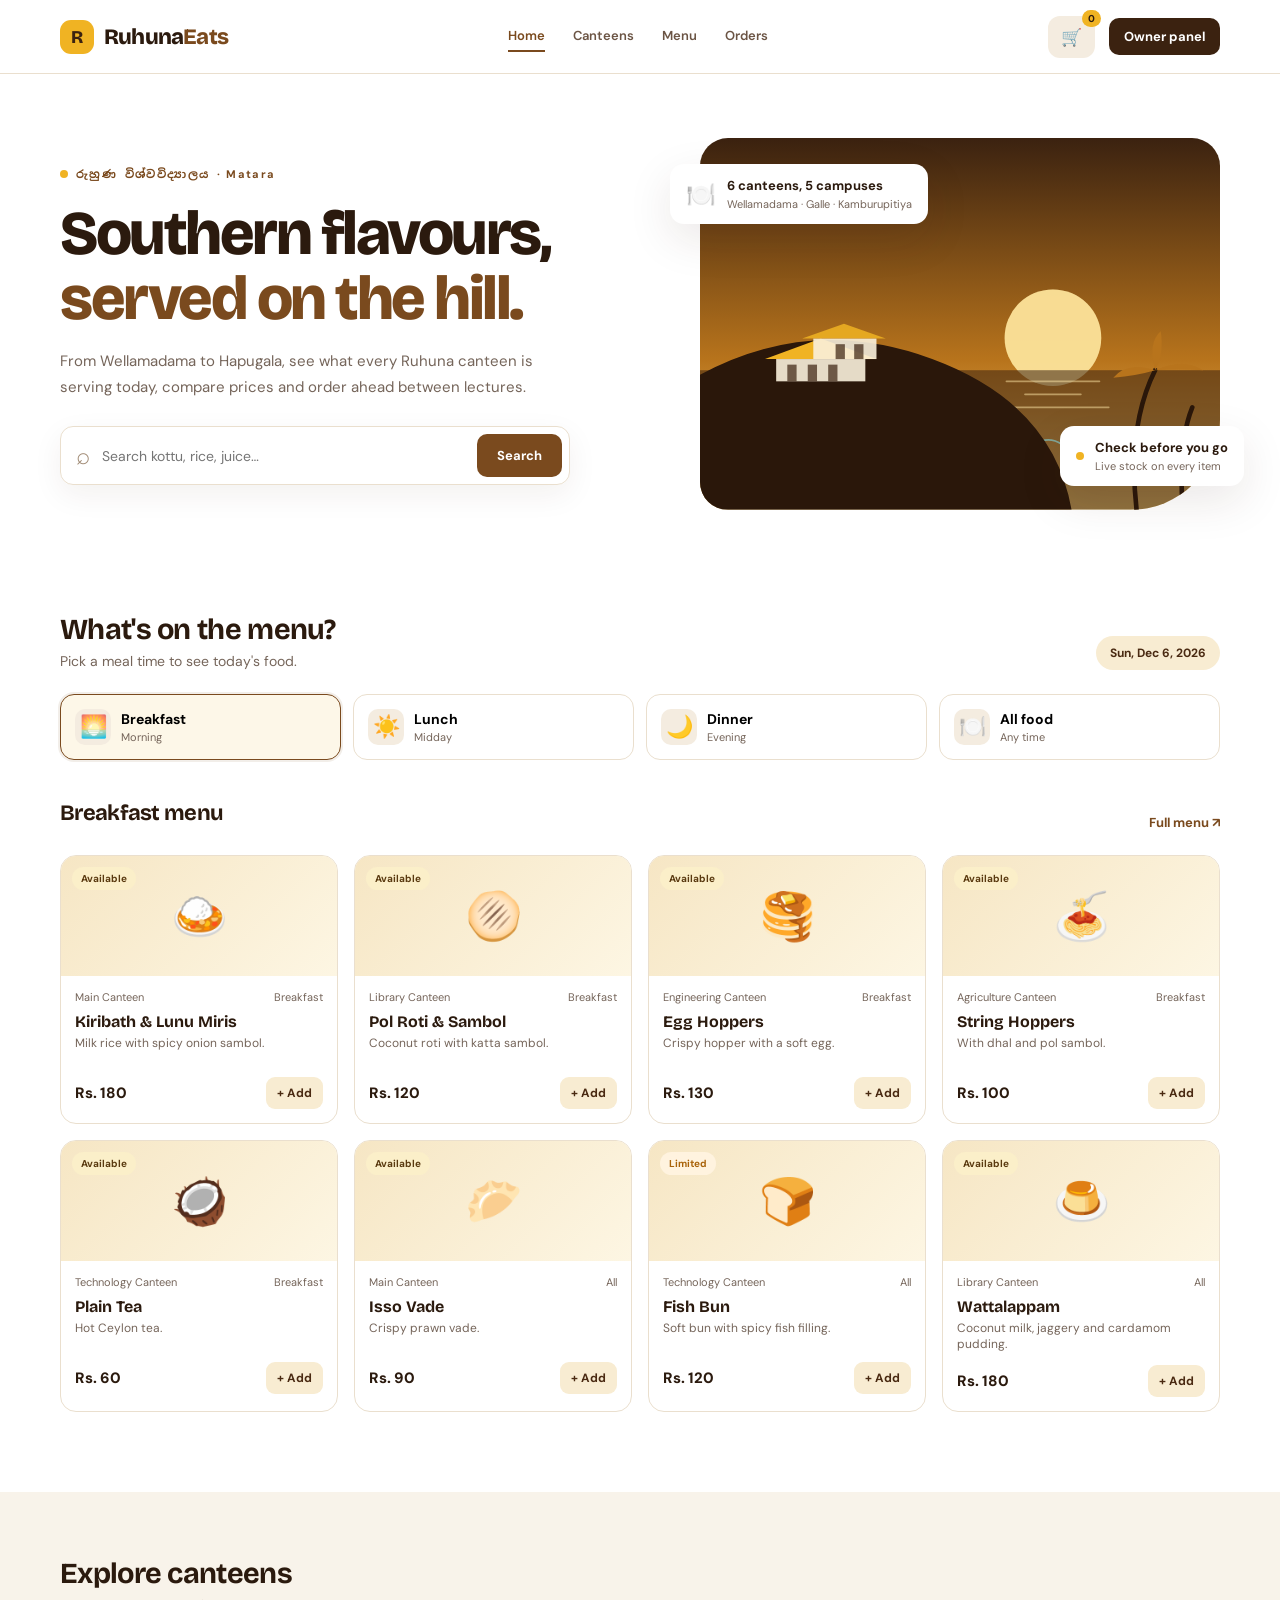
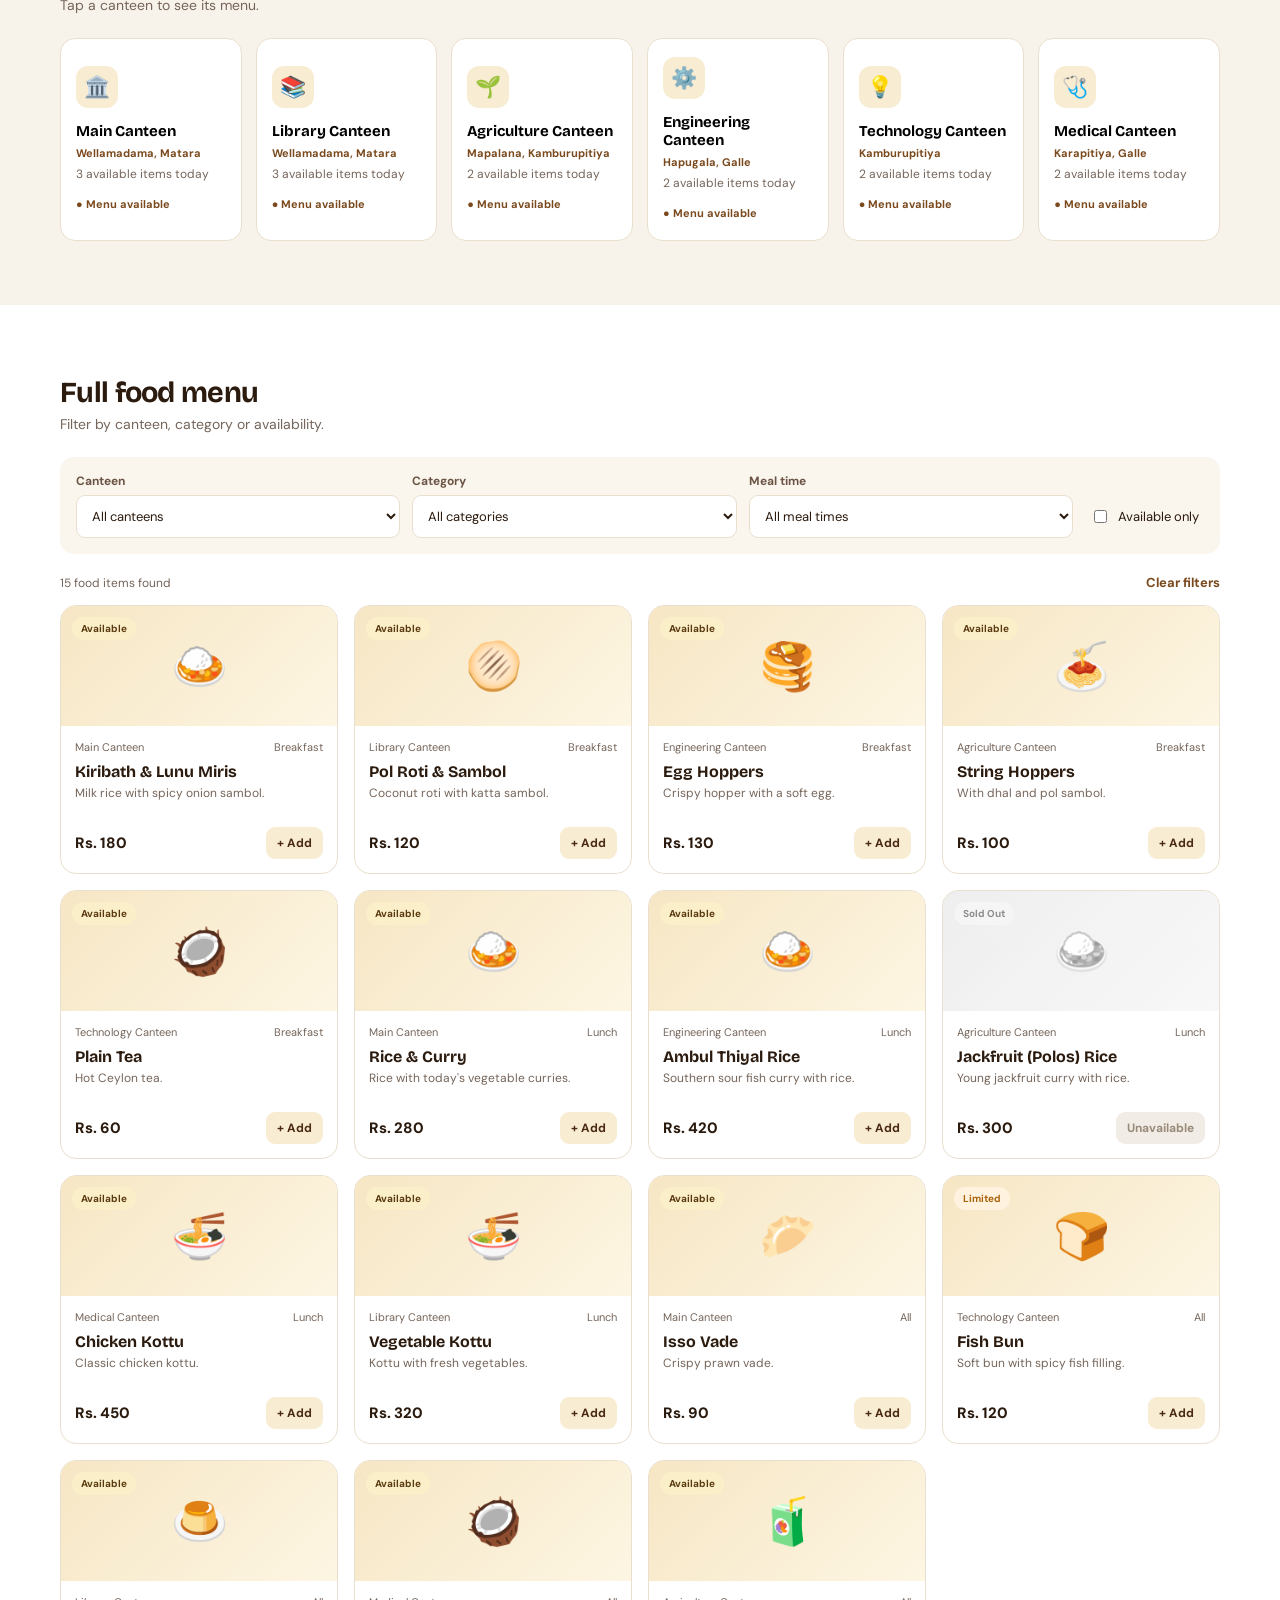
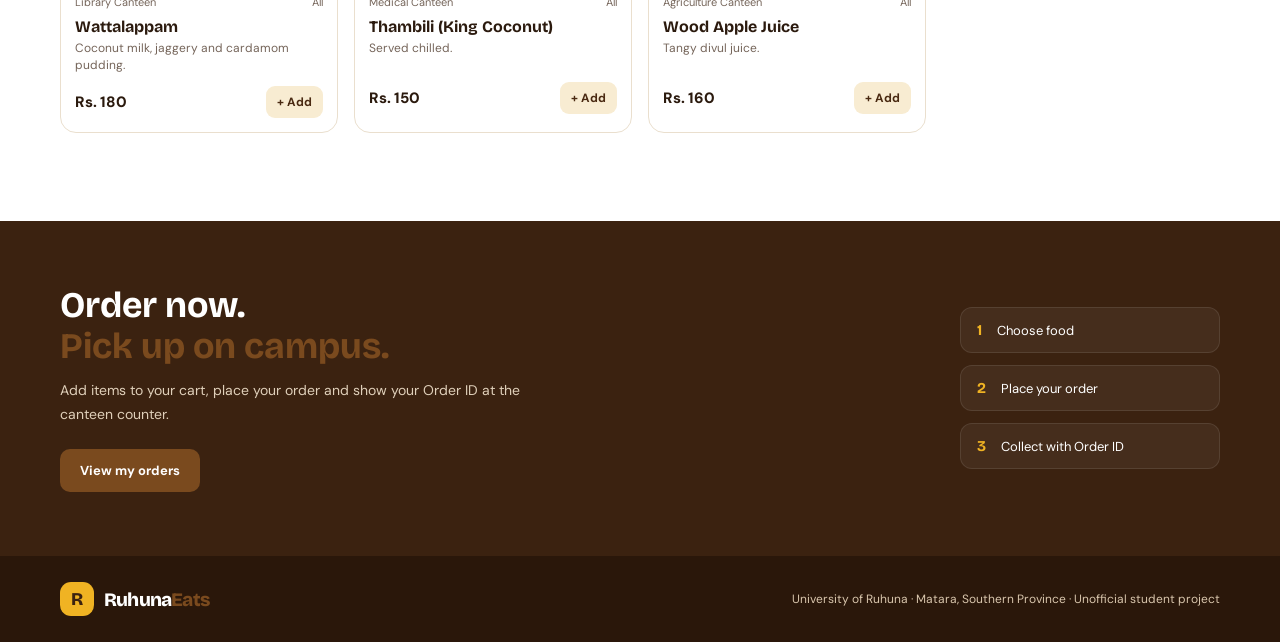
==== html/home.html @ 38eac932 "added js file" ====
<!DOCTYPE html>
<html lang="en">
<head>
<meta charset="UTF-8">
<meta name="viewport" content="width=device-width, initial-scale=1.0">
<title>Ruhuna Eats | University of Ruhuna Canteens</title>
<link rel="preconnect" href="https://fonts.googleapis.com">
<link rel="preconnect" href="https://fonts.gstatic.com" crossorigin>
<link href="https://fonts.googleapis.com/css2?family=DM+Sans:wght@400;500;600;700&family=Bricolage+Grotesque:wght@600;700;800&family=Noto+Sans+Sinhala:wght@500;700&display=swap" rel="stylesheet">
<link rel="stylesheet" href="../css/home.css">
</head>
<body>
<header class="site-header">
  <a class="brand" href="#home"><span class="brand-mark" data-brand-mark></span><span data-brand-name></span></a>
  <nav class="main-nav">
    <a class="nav-link active" href="#home">Home</a>
    <a class="nav-link" href="#canteens">Canteens</a>
    <a class="nav-link" href="#menu">Menu</a>
    <a class="nav-link" href="#orders">Orders</a>
  </nav>
  <div class="header-actions">
    <button class="icon-button" id="cart-open" aria-label="Open cart">🛒<span id="cart-count" class="cart-count">0</span></button>
    <button class="button button-dark small" id="owner-open">Owner panel</button>
  </div>
</header>

<main>
  <section class="hero section-wrap" id="home">
    <div class="hero-copy">
      <span class="eyebrow"><span class="pulse"></span> <span class="si">රුහුණ විශ්වවිද්‍යාලය</span> · Matara</span>
      <h1>Southern flavours,<br><span>served on the hill.</span></h1>
      <p>From Wellamadama to Hapugala, see what every Ruhuna canteen is serving today, compare prices and order ahead between lectures.</p>
      <form class="hero-search" id="hero-search">
        <span>⌕</span><input id="search-input" type="search" placeholder="Search kottu, rice, juice…" aria-label="Search foods">
        <button class="button button-green" type="submit">Search</button>
      </form>
    </div>
    <div class="hero-visual" aria-hidden="true">
      <svg class="horizon" viewBox="0 0 560 400" role="img" aria-label="Sun setting over the ocean behind a hilltop campus">
  <defs><linearGradient id="sky" x1="0" y1="0" x2="0" y2="1"><stop offset="0" stop-color="#3b2210"/><stop offset=".6" stop-color="#b8741c"/><stop offset="1" stop-color="#f6d27a"/></linearGradient></defs>
  <rect width="560" height="400" fill="url(#sky)"/>
  <circle cx="380" cy="215" r="52" fill="#fff1c2" opacity=".95"/><circle cx="380" cy="215" r="52" fill="#f0b323" opacity=".25"/>
  <rect y="250" width="560" height="150" fill="#3b2210" opacity=".55"/>
  <g stroke="#ffe7a8" stroke-width="2" opacity=".5" stroke-linecap="round"><path d="M330 262h100M350 276h60M320 290h120"/></g>
  <g stroke="#7fd6e0" stroke-width="2" fill="none" opacity=".6" stroke-linecap="round"><path d="M30 300q15-10 30 0t30 0t30 0M300 330q15-10 30 0t30 0t30 0M420 365q15-10 30 0t30 0"/></g>
  <path d="M0 400V255Q120 190 250 238T400 400Z" fill="#2a170a"/>
  <g fill="#f0b323"><path d="M70 238l60-22 60 22z"/><path d="M110 216l45-16 45 16z" opacity=".85"/></g>
  <g fill="#faf1dc" opacity=".9"><rect x="82" y="238" width="96" height="24"/><rect x="122" y="216" width="68" height="22"/></g>
  <g fill="#3b2210" opacity=".7"><rect x="94" y="244" width="10" height="18"/><rect x="116" y="244" width="10" height="18"/><rect x="138" y="244" width="10" height="18"/><rect x="146" y="222" width="10" height="16"/><rect x="166" y="222" width="10" height="16"/></g>
  <g stroke="#2a170a" stroke-width="5" stroke-linecap="round" fill="none"><path d="M470 400q-10-90 20-150"/><path d="M520 400q-6-70 10-110"/></g>
  <g fill="#b8741c"><path d="M490 250q-30-10-45 8q25-2 45-8zM490 250q30-14 52 0q-28-2-52 0zM490 250q-8-30 6-42q4 24-6 42z"/></g>
</svg>
      <div class="floating-card floating-top"><span class="floating-icon">🍽️</span><div><strong id="hero-count">0 canteens</strong><small>Wellamadama · Galle · Kamburupitiya</small></div></div>
      <div class="floating-card floating-bottom"><span class="status-dot"></span><div><strong>Check before you go</strong><small>Live stock on every item</small></div></div>
    </div>
  </section>

  <section class="section-wrap meal-section">
    <div class="section-heading">
      <div><h2>What's on the menu?</h2><p>Pick a meal time to see today's food.</p></div>
      <span class="date-chip" id="today-date"></span>
    </div>
    <div class="meal-tabs">
      <button class="meal-tab" data-meal="Breakfast"><span>🌅</span><b>Breakfast</b><small>Morning</small></button>
      <button class="meal-tab" data-meal="Lunch"><span>☀️</span><b>Lunch</b><small>Midday</small></button>
      <button class="meal-tab" data-meal="Dinner"><span>🌙</span><b>Dinner</b><small>Evening</small></button>
      <button class="meal-tab" data-meal="All"><span>🍽️</span><b>All food</b><small>Any time</small></button>
    </div>
    <div class="section-heading compact"><div><h2 id="featured-title">Popular today</h2></div><a class="text-link" href="#menu">Full menu ↗</a></div>
    <div class="food-grid" id="home-food-grid"></div>
  </section>

  <section class="canteen-band" id="canteens">
    <div class="section-wrap">
      <div class="section-heading"><div><h2>Explore canteens</h2><p>Tap a canteen to see its menu.</p></div></div>
      <div class="canteen-grid" id="canteen-grid"></div>
    </div>
  </section>

  <section class="section-wrap menu-section" id="menu">
    <div class="section-heading"><div><h2>Full food menu</h2><p>Filter by canteen, category or availability.</p></div></div>
    <div class="filters">
      <label class="filter-field"><span>Canteen</span><select id="canteen-filter"></select></label>
      <label class="filter-field"><span>Category</span><select id="category-filter"></select></label>
      <label class="filter-field"><span>Meal time</span><select id="meal-filter"><option value="All">All meal times</option><option>Breakfast</option><option>Lunch</option><option>Dinner</option></select></label>
      <label class="check-filter"><input type="checkbox" id="available-filter"> Available only</label>
    </div>
    <div class="results-line"><span id="results-count"></span><button class="text-link" id="clear-filters">Clear filters</button></div>
    <div class="food-grid" id="all-food-grid"></div>
  </section>

  <section class="order-section" id="orders">
    <div class="section-wrap order-inner">
      <div><h2>Order now.<br><span>Pick up on campus.</span></h2><p>Add items to your cart, place your order and show your Order ID at the canteen counter.</p><button class="button button-green" id="view-orders">View my orders</button></div>
      <div class="order-steps"><div><b>1</b><span>Choose food</span></div><div><b>2</b><span>Place your order</span></div><div><b>3</b><span>Collect with Order ID</span></div></div>
    </div>
  </section>
</main>

<footer class="footer"><div class="section-wrap footer-inner"><a class="brand" href="#home"><span class="brand-mark" data-brand-mark></span><span data-brand-name></span></a><p id="footer-tagline"></p></div></footer>

<div class="overlay" id="cart-overlay"></div>
<aside class="drawer" id="cart-drawer" aria-label="Cart">
  <div class="drawer-head"><h2>Your cart</h2><button class="close-button" id="cart-close" aria-label="Close">×</button></div>
  <div id="cart-items" class="cart-items"></div>
  <div class="cart-footer"><div class="total-row"><span>Total</span><strong id="cart-total"></strong></div><button class="button button-green full" id="checkout-button">Continue to checkout</button><small>Demo checkout. No real payment is processed.</small></div>
</aside>

<div class="modal-backdrop" id="checkout-modal"><div class="modal">
  <button class="close-button modal-x" data-close="checkout-modal" aria-label="Close">×</button>
  <h2>Confirm your order</h2><p class="muted">One canteen per order.</p>
  <form id="checkout-form">
    <label class="form-label">Student name<input id="student-name" required placeholder="Your name"></label>
    <label class="form-label">Student ID<input id="student-id" required placeholder="Your university ID"></label>
    <label class="form-label">Pickup canteen<select id="pickup-canteen" disabled></select></label>
    <label class="form-label">Payment<select id="payment-method"><option>Cash on pickup</option><option>Online payment (demo only)</option></select></label>
    <div class="checkout-total"><span>Order total</span><strong id="checkout-total"></strong></div>
    <button class="button button-green full" type="submit">Place order</button>
  </form>
</div></div>

<div class="modal-backdrop" id="orders-modal"><div class="modal wide-modal"><button class="close-button modal-x" data-close="orders-modal" aria-label="Close">×</button><h2>My orders</h2><div id="orders-list"></div></div></div>

<div class="modal-backdrop" id="owner-modal"><div class="modal owner-modal">
  <button class="close-button modal-x" data-close="owner-modal" aria-label="Close">×</button>
  <h2>Owner dashboard</h2>
  <div class="owner-tabs"><button class="owner-tab active" data-owner-tab="manage">Manage food</button><button class="owner-tab" data-owner-tab="orders">Orders</button></div>
  <div id="owner-manage">
    <form id="food-form" class="owner-form">
      <input type="hidden" id="edit-food-id">
      <label class="form-label">Canteen<select id="owner-canteen"></select></label>
      <label class="form-label">Food name<input id="food-name" required placeholder="e.g. Chicken Kottu"></label>
      <div class="form-two"><label class="form-label">Category<select id="food-category"></select></label><label class="form-label">Meal time<select id="food-meal"><option>Breakfast</option><option>Lunch</option><option>Dinner</option><option>All</option></select></label></div>
      <div class="form-two"><label class="form-label">Price<input id="food-price" type="number" min="0" required></label><label class="form-label">Quantity<input id="food-quantity" type="number" min="0" required></label></div>
      <label class="form-label">Description (optional)<input id="food-desc" maxlength="80"></label>
      <button class="button button-green full" type="submit" id="save-food">Add food item</button>
      <button class="button button-light full hidden" type="button" id="cancel-edit">Cancel edit</button>
    </form>
    <div class="owner-food-list"><h3>Current menu</h3><div id="owner-food-items"></div></div>
  </div>
  <div id="owner-orders" class="hidden"><div id="owner-order-list"></div></div>
  <p class="demo-note">Demo: data is saved in this browser (LocalStorage). For multiple users and devices, connect a backend and database.</p>
</div></div>

<div class="toast" id="toast" role="status"></div>
<script src="../js/home.js"></script>
</body>
</html>
---- css/home.css ----
*{box-sizing:border-box}
:root{--gold:#f0b323;--green:#7a4a1e;--green-dark:#4a2a12;--green-pale:#f8ecd2;--ink:#2b1a0e;--muted:#75655a;--line:#eadfce}
html{scroll-behavior:smooth;scroll-padding-top:96px}
body{margin:0;font-family:"DM Sans",sans-serif;color:var(--ink);background:#fff}
button,input,select{font:inherit}button{cursor:pointer}
:focus-visible{outline:2px solid var(--green);outline-offset:2px}
.section-wrap{width:min(1160px,calc(100% - 48px));margin:auto}
.site-header{height:74px;padding:0 max(24px,calc((100vw - 1160px)/2));display:flex;align-items:center;justify-content:space-between;gap:16px;border-bottom:1px solid var(--line);background:#fff;position:sticky;top:0;z-index:20}
.brand{display:flex;align-items:center;gap:10px;text-decoration:none;color:var(--ink);font:800 22px Bricolage Grotesque,sans-serif;letter-spacing:-.8px}
.brand-green{color:var(--green)}
.brand-mark{min-width:34px;height:34px;padding:0 6px;border-radius:11px;background:var(--gold);color:#3b2210;font-weight:800;display:grid;place-items:center;font-size:18px}
.main-nav{display:flex;gap:28px}
.nav-link{text-decoration:none;color:#6b5444;font-size:13px;font-weight:600;padding:6px 0;border-bottom:2px solid transparent}
.nav-link.active,.nav-link:hover{color:var(--green);border-color:var(--green)}
.header-actions{display:flex;align-items:center;gap:14px}
.icon-button{border:0;background:#f4ece0;border-radius:12px;padding:10px 13px;font-size:17px;position:relative}
.cart-count{font-size:10px;font-weight:700;background:var(--gold);color:#2b1a0e;border-radius:20px;padding:2px 6px;position:absolute;top:-6px;right:-6px}
.button{border:0;border-radius:10px;padding:13px 20px;font-size:13px;font-weight:700;transition:.2s}
.button:hover{filter:brightness(.95)}
.button-green{background:var(--green);color:#fff}.button-dark{background:#3b2210;color:#fff}.button-light{background:#f1e8da;color:var(--ink)}
.button.small{padding:10px 15px}.button.full{width:100%}
.hero{display:grid;grid-template-columns:1.05fr .95fr;gap:65px;align-items:center;padding:64px 0 72px}
.eyebrow{font-size:11px;font-weight:700;letter-spacing:1.4px;color:var(--green);display:inline-flex;align-items:center;gap:8px}
.pulse,.status-dot{width:8px;height:8px;background:#f0b323;border-radius:50%;display:inline-block}
.si{font-family:"Noto Sans Sinhala",sans-serif}.hero h1{font:800 clamp(42px,5vw,62px)/1.05 Bricolage Grotesque,sans-serif;letter-spacing:-2.5px;margin:18px 0}
.hero h1 span,.order-inner h2 span{color:var(--green)}
.hero-copy>p{color:var(--muted);font-size:15px;line-height:1.7;max-width:480px}
.hero-search{display:flex;align-items:center;gap:10px;border:1px solid var(--line);border-radius:13px;padding:7px 7px 7px 15px;max-width:510px;margin-top:26px;box-shadow:0 10px 30px #3b221010}
.hero-search>span{font-size:24px;color:#a08a74}
.hero-search input{border:0;outline:0;min-width:0;flex:1;font-size:14px}
.hero-visual{position:relative}
.horizon{display:block;width:100%;height:auto;border-radius:28px 28px 90px 28px}.emoji-board{height:370px;border-radius:28px 28px 90px 28px;background:linear-gradient(135deg,#d9f0e3,#f4fbf6);display:grid;grid-template-columns:repeat(3,1fr);place-items:center;font-size:56px;padding:40px}
.floating-card{position:absolute;background:#fff;box-shadow:0 15px 45px #3b22101a;border-radius:14px;padding:13px 16px;display:flex;gap:11px;align-items:center}
.floating-card strong,.floating-card small{display:block}
.floating-card strong{font-size:13px}.floating-card small{font-size:11px;color:var(--muted);margin-top:3px}
.floating-icon{font-size:24px}
.floating-top{top:26px;left:-30px}.floating-bottom{bottom:24px;right:-24px}
.meal-section{padding:30px 0 80px}
.section-heading{display:flex;justify-content:space-between;align-items:end;gap:20px;margin-bottom:24px}
.section-heading h2,.drawer h2,.modal h2{font:700 29px Bricolage Grotesque,sans-serif;letter-spacing:-.7px;margin:0 0 5px}
.section-heading p{color:var(--muted);font-size:14px;margin:0}
.date-chip{background:var(--green-pale);color:var(--green-dark);border-radius:30px;padding:9px 14px;font-size:12px;font-weight:700;white-space:nowrap}
.meal-tabs{display:grid;grid-template-columns:repeat(4,1fr);gap:12px;margin:24px 0 40px}
.meal-tab{border:1px solid var(--line);border-radius:14px;background:#fff;padding:14px;display:grid;grid-template-columns:36px 1fr;column-gap:10px;align-items:center;text-align:left}
.meal-tab>span{grid-row:1/3;font-size:22px;background:#f4ece0;width:36px;height:36px;border-radius:10px;display:grid;place-items:center}
.meal-tab b{font-size:14px}.meal-tab small{color:var(--muted);font-size:11px}
.meal-tab.active{border-color:var(--green);background:#fdf7e8;box-shadow:0 0 0 2px #7a4a1e18}
.compact h2{font-size:22px}
.text-link{border:0;background:none;color:var(--green);font-size:13px;font-weight:700;text-decoration:none;padding:0}
.food-grid{display:grid;grid-template-columns:repeat(4,1fr);gap:16px}
.food-card{border:1px solid var(--line);border-radius:16px;overflow:hidden;background:#fff}
.food-photo{height:120px;position:relative;background:linear-gradient(135deg,#f6e6c4,#fdf6e3);display:grid;place-items:center;font-size:46px}
.food-card.out .food-photo{filter:grayscale(1);opacity:.7}
.status-badge{position:absolute;top:11px;left:11px;border-radius:30px;background:#fbefc9;color:#5a3a10;font-size:10px;font-weight:700;padding:5px 9px}
.status-badge.limited{background:#fff3df;color:#a9630a}.status-badge.sold{background:#ffeded;color:#bb4444}
.food-content{padding:14px}
.food-topline{display:flex;justify-content:space-between;gap:8px;color:var(--muted);font-size:11px}
.food-content h3{font:700 16px Bricolage Grotesque,sans-serif;margin:8px 0 4px}
.food-desc{font-size:12px;color:var(--muted);min-height:30px;line-height:1.4}
.food-bottom{display:flex;justify-content:space-between;align-items:center;gap:8px;margin-top:12px}
.price{font-size:15px;font-weight:800}
.add-button{border:0;background:var(--green-pale);color:var(--green-dark);border-radius:9px;padding:8px 11px;font-size:12px;font-weight:700}
.add-button:disabled{background:#f1ede6;color:#9a8a7a;cursor:not-allowed}
.canteen-band{background:#f8f3ea;padding:64px 0}
.canteen-grid{display:grid;grid-template-columns:repeat(auto-fit,minmax(170px,1fr));gap:14px}
.canteen-card{background:#fff;border:1px solid var(--line);border-radius:15px;padding:18px 15px;text-align:left;transition:.2s}
.canteen-card:hover{border-color:var(--green);box-shadow:0 8px 24px #3b221012}
.canteen-icon{width:42px;height:42px;background:var(--green-pale);border-radius:12px;display:grid;place-items:center;font-size:21px;margin-bottom:14px}
.canteen-card h3{font:700 15px Bricolage Grotesque,sans-serif;margin:0 0 6px}
.canteen-campus{font-size:11px;color:var(--green);font-weight:700;margin:0 0 6px}.canteen-card p{font-size:12px;color:var(--muted);margin:0 0 10px}
.canteen-status{font-size:11px;font-weight:700;color:var(--green)}
.canteen-status.none{color:#a9630a}.canteen-card{cursor:pointer}
.menu-section{padding:70px 0 88px}
.filters{display:flex;align-items:end;gap:12px;flex-wrap:wrap;padding:16px;background:#faf6ee;border-radius:14px}
.filter-field{display:grid;gap:6px;flex:1;min-width:150px}
.filter-field span,.form-label{font-size:12px;font-weight:700;color:#6b5444}
.filter-field select,.form-label input,.form-label select{width:100%;padding:11px;border:1px solid var(--line);border-radius:9px;background:#fff;color:var(--ink);margin-top:6px;font-size:13px}
.filter-field select{margin-top:0}
.check-filter{font-size:13px;display:flex;align-items:center;gap:8px;padding:12px 5px}
.results-line{display:flex;justify-content:space-between;align-items:center;margin:20px 0 14px;color:var(--muted);font-size:12px}
.order-section{background:#3b2210;color:#fff;padding:64px 0}
.order-inner{display:flex;justify-content:space-between;align-items:center;gap:50px}
.order-inner h2{font:700 36px/1.15 Bricolage Grotesque,sans-serif;margin:0 0 12px}
.order-inner p{color:#e0d0ba;font-size:14px;line-height:1.7;max-width:460px;margin:0 0 22px}
.order-steps{display:grid;gap:12px;min-width:260px}
.order-steps div{display:flex;align-items:center;gap:15px;background:#ffffff0d;border:1px solid #ffffff18;border-radius:12px;padding:13px 16px;font-size:13px}
.order-steps b{color:#f0b323;font:700 15px Bricolage Grotesque}
.footer{background:#2a170a;color:#d9c6ad;padding:26px 0}
.footer-inner{display:flex;align-items:center;justify-content:space-between;gap:15px}
.footer .brand{color:#fff;font-size:19px}.footer p{font-size:12px;margin:0}
.overlay,.modal-backdrop{position:fixed;inset:0;background:#101c16a6;z-index:40;opacity:0;visibility:hidden;transition:.2s}
.overlay.show,.modal-backdrop.show{opacity:1;visibility:visible}
.drawer{position:fixed;z-index:41;right:0;top:0;height:100vh;height:100dvh;width:min(430px,100%);background:#fff;padding:26px;display:flex;flex-direction:column;transform:translateX(105%);transition:.25s;visibility:hidden}
.drawer.show{transform:none;visibility:visible}
.drawer-head{display:flex;justify-content:space-between;align-items:center}
.close-button{border:0;background:#f1e8da;border-radius:50%;width:34px;height:34px;font-size:22px;color:#6b5444}
.cart-items{flex:1;overflow:auto;margin:18px 0}
.cart-row{display:flex;gap:12px;padding:13px 0;border-bottom:1px solid var(--line)}
.cart-emoji{width:56px;height:56px;border-radius:10px;background:var(--green-pale);display:grid;place-items:center;font-size:26px}
.cart-row-info{flex:1}
.cart-row-info b{font-size:13px;display:block}.cart-row-info small{font-size:11px;color:var(--muted)}
.qty-controls{display:flex;align-items:center;gap:9px;margin-top:8px}
.qty-controls button{border:1px solid var(--line);background:#fff;border-radius:6px;width:26px;height:26px}
.cart-footer{border-top:1px solid var(--line);padding-top:16px}
.total-row,.checkout-total{display:flex;justify-content:space-between;margin-bottom:14px;font-size:14px}
.total-row strong,.checkout-total strong{font-size:18px}
.cart-footer>small{display:block;color:var(--muted);font-size:11px;text-align:center;margin-top:10px}
.empty-state{text-align:center;padding:35px 10px;color:var(--muted);font-size:13px}
.modal-backdrop{z-index:50;display:grid;place-items:center;padding:20px;overflow:auto}
.modal{position:relative;background:#fff;border-radius:18px;padding:30px;width:min(460px,100%);max-height:90vh;overflow:auto;transform:translateY(10px);transition:.2s}
.modal-backdrop.show .modal{transform:none}
.modal>p,.muted{color:var(--muted);font-size:12px}
.modal-x{position:absolute;right:18px;top:18px}
.form-label{display:block;margin:14px 0}
.checkout-total{border-top:1px solid var(--line);padding-top:15px;margin-top:20px}
.wide-modal{width:min(650px,100%)}
.order-history-card{border:1px solid var(--line);border-radius:12px;padding:15px;margin-top:12px}
.order-history-card h3{font-size:14px;margin:0 0 4px}
.order-history-card p{font-size:12px;color:var(--muted);margin:4px 0}
.order-id{font-weight:800;color:var(--green);letter-spacing:.5px}
.order-badge{position:static;white-space:nowrap;height:fit-content}
.owner-modal{width:min(760px,100%)}
.owner-tabs{display:flex;gap:8px;border-bottom:1px solid var(--line);margin:18px 0}
.owner-tab{background:none;border:0;padding:10px 13px;color:var(--muted);font-size:13px;font-weight:700;border-bottom:2px solid transparent}
.owner-tab.active{color:var(--green);border-color:var(--green)}
.owner-form{background:#faf6ee;border-radius:12px;padding:6px 15px 15px}
.form-two{display:flex;gap:12px}.form-two .form-label{flex:1;min-width:0}
.owner-food-list h3{font:700 16px Bricolage Grotesque;margin:22px 0 8px}
.manage-row{display:flex;justify-content:space-between;align-items:center;gap:10px;padding:11px 0;border-bottom:1px solid var(--line)}
.manage-row strong{font-size:13px}.manage-row small{display:block;color:var(--muted);font-size:11px;margin-top:3px}
.manage-actions{display:flex;gap:6px;flex-wrap:wrap;justify-content:flex-end}
.mini-button{border:1px solid var(--line);background:#fff;border-radius:7px;padding:7px 9px;font-size:11px}
.mini-button.danger{color:#b94c4c}
.owner-order{border:1px solid var(--line);padding:13px;border-radius:10px;margin:10px 0}
.owner-order-head{display:flex;justify-content:space-between;gap:10px}
.owner-order select{padding:7px;border:1px solid var(--line);border-radius:7px;font-size:12px;height:fit-content}
.demo-note{font-size:11px;color:#75655a;background:#faf6ee;padding:10px;border-radius:8px;margin-top:16px;line-height:1.5}
.toast{position:fixed;bottom:25px;left:50%;transform:translate(-50%,20px);background:#3b2210;color:#fff;padding:12px 18px;border-radius:10px;font-size:13px;opacity:0;pointer-events:none;transition:.2s;z-index:80}
.toast.show{opacity:1;transform:translate(-50%,0)}
.hidden{display:none!important}
.empty-grid{grid-column:1/-1;padding:35px;text-align:center;color:var(--muted);background:#faf6ee;border-radius:12px;font-size:14px}
@media(max-width:900px){.hero{gap:30px}.food-grid{grid-template-columns:repeat(2,1fr)}.horizon{display:block;width:100%;height:auto;border-radius:28px 28px 90px 28px}.emoji-board{height:300px}.floating-top{left:-10px}.floating-bottom{right:-10px}}
@media(max-width:650px){
.section-wrap{width:calc(100% - 32px)}
.site-header{height:auto;padding:10px 16px;flex-wrap:wrap}
.main-nav{order:3;width:100%;gap:20px;overflow-x:auto}
.header-actions{gap:8px}
.hero{grid-template-columns:1fr;padding:40px 0 50px;gap:35px}
.horizon{display:block;width:100%;height:auto;border-radius:28px 28px 90px 28px}.emoji-board{height:230px;font-size:40px}
.meal-tabs{grid-template-columns:repeat(2,1fr)}
.section-heading{align-items:flex-start;flex-direction:column}
.food-grid{gap:11px}.food-photo{height:96px;font-size:38px}.food-content{padding:11px}.food-content h3{font-size:14px}
.food-bottom{flex-direction:column;align-items:stretch}.add-button{width:100%}
.canteen-band,.menu-section{padding:48px 0}
.filter-field{min-width:calc(50% - 6px)}
.order-inner{display:block}.order-steps{margin-top:28px}
.footer-inner{flex-wrap:wrap}
.form-two{gap:8px}.modal{padding:26px 18px}
.manage-row{flex-direction:column;align-items:flex-start}.manage-actions{justify-content:flex-start}
}
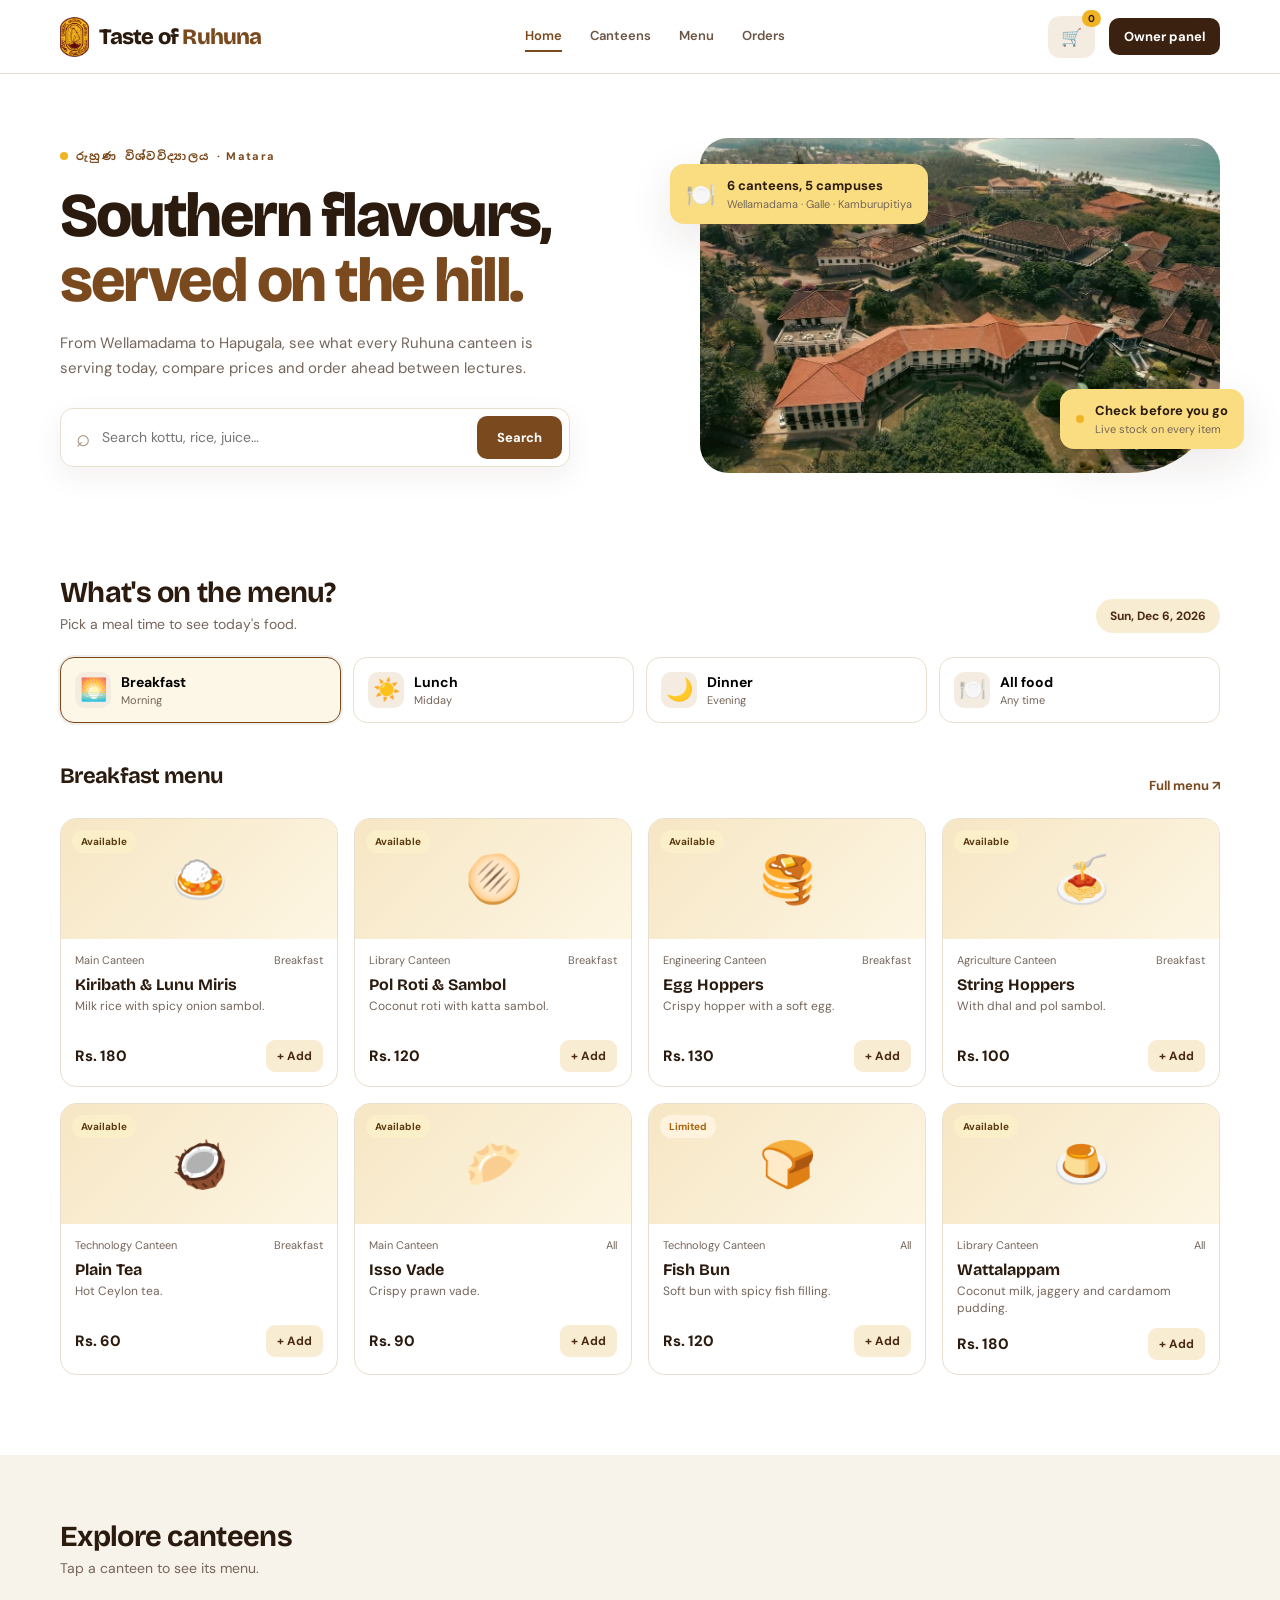
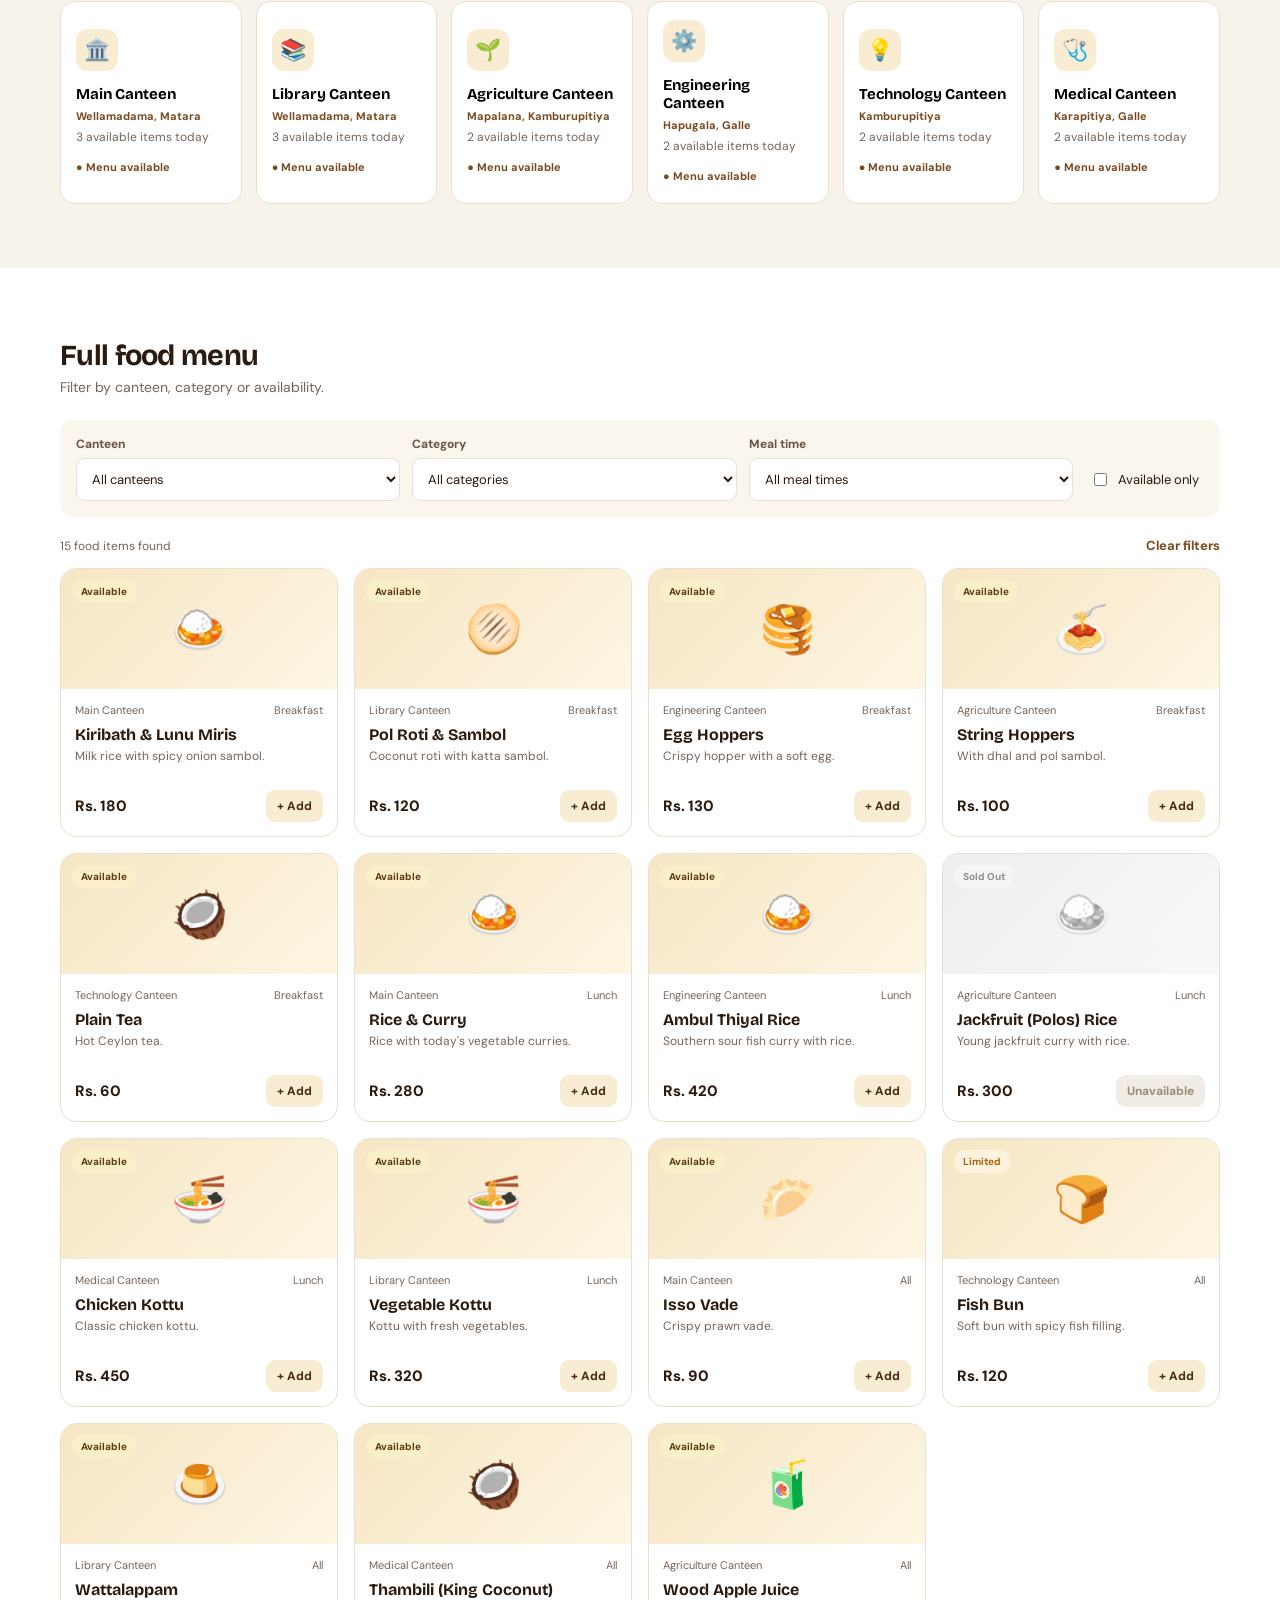
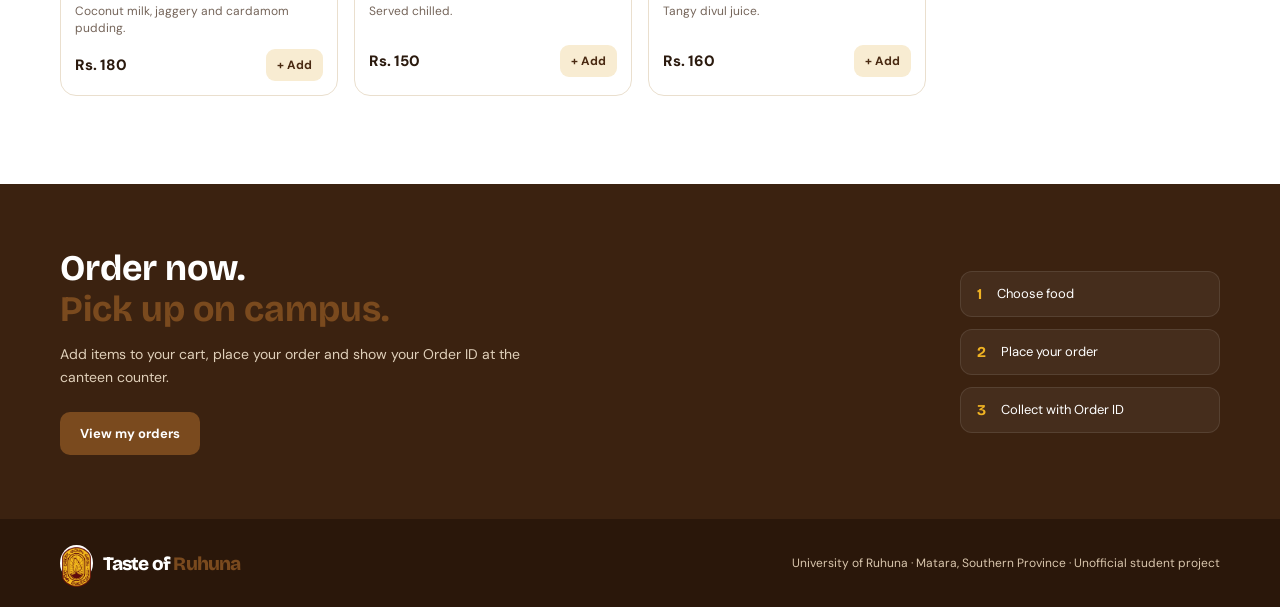
==== commit dbf689b7: "changed hero page" ====
--- a/html/home.html
+++ b/html/home.html
@@ -36,20 +36,7 @@
       </form>
     </div>
     <div class="hero-visual" aria-hidden="true">
-      <svg class="horizon" viewBox="0 0 560 400" role="img" aria-label="Sun setting over the ocean behind a hilltop campus">
-  <defs><linearGradient id="sky" x1="0" y1="0" x2="0" y2="1"><stop offset="0" stop-color="#3b2210"/><stop offset=".6" stop-color="#b8741c"/><stop offset="1" stop-color="#f6d27a"/></linearGradient></defs>
-  <rect width="560" height="400" fill="url(#sky)"/>
-  <circle cx="380" cy="215" r="52" fill="#fff1c2" opacity=".95"/><circle cx="380" cy="215" r="52" fill="#f0b323" opacity=".25"/>
-  <rect y="250" width="560" height="150" fill="#3b2210" opacity=".55"/>
-  <g stroke="#ffe7a8" stroke-width="2" opacity=".5" stroke-linecap="round"><path d="M330 262h100M350 276h60M320 290h120"/></g>
-  <g stroke="#7fd6e0" stroke-width="2" fill="none" opacity=".6" stroke-linecap="round"><path d="M30 300q15-10 30 0t30 0t30 0M300 330q15-10 30 0t30 0t30 0M420 365q15-10 30 0t30 0"/></g>
-  <path d="M0 400V255Q120 190 250 238T400 400Z" fill="#2a170a"/>
-  <g fill="#f0b323"><path d="M70 238l60-22 60 22z"/><path d="M110 216l45-16 45 16z" opacity=".85"/></g>
-  <g fill="#faf1dc" opacity=".9"><rect x="82" y="238" width="96" height="24"/><rect x="122" y="216" width="68" height="22"/></g>
-  <g fill="#3b2210" opacity=".7"><rect x="94" y="244" width="10" height="18"/><rect x="116" y="244" width="10" height="18"/><rect x="138" y="244" width="10" height="18"/><rect x="146" y="222" width="10" height="16"/><rect x="166" y="222" width="10" height="16"/></g>
-  <g stroke="#2a170a" stroke-width="5" stroke-linecap="round" fill="none"><path d="M470 400q-10-90 20-150"/><path d="M520 400q-6-70 10-110"/></g>
-  <g fill="#b8741c"><path d="M490 250q-30-10-45 8q25-2 45-8zM490 250q30-14 52 0q-28-2-52 0zM490 250q-8-30 6-42q4 24-6 42z"/></g>
-</svg>
+        <img src="../assets/1.jpg" alt="University of Ruhuna campus" class="horizon">
       <div class="floating-card floating-top"><span class="floating-icon">🍽️</span><div><strong id="hero-count">0 canteens</strong><small>Wellamadama · Galle · Kamburupitiya</small></div></div>
       <div class="floating-card floating-bottom"><span class="status-dot"></span><div><strong>Check before you go</strong><small>Live stock on every item</small></div></div>
     </div>
--- a/css/home.css
+++ b/css/home.css
@@ -1,160 +1,1034 @@
-*{box-sizing:border-box}
-:root{--gold:#f0b323;--green:#7a4a1e;--green-dark:#4a2a12;--green-pale:#f8ecd2;--ink:#2b1a0e;--muted:#75655a;--line:#eadfce}
-html{scroll-behavior:smooth;scroll-padding-top:96px}
-body{margin:0;font-family:"DM Sans",sans-serif;color:var(--ink);background:#fff}
-button,input,select{font:inherit}button{cursor:pointer}
-:focus-visible{outline:2px solid var(--green);outline-offset:2px}
-.section-wrap{width:min(1160px,calc(100% - 48px));margin:auto}
-.site-header{height:74px;padding:0 max(24px,calc((100vw - 1160px)/2));display:flex;align-items:center;justify-content:space-between;gap:16px;border-bottom:1px solid var(--line);background:#fff;position:sticky;top:0;z-index:20}
-.brand{display:flex;align-items:center;gap:10px;text-decoration:none;color:var(--ink);font:800 22px Bricolage Grotesque,sans-serif;letter-spacing:-.8px}
-.brand-green{color:var(--green)}
-.brand-mark{min-width:34px;height:34px;padding:0 6px;border-radius:11px;background:var(--gold);color:#3b2210;font-weight:800;display:grid;place-items:center;font-size:18px}
-.main-nav{display:flex;gap:28px}
-.nav-link{text-decoration:none;color:#6b5444;font-size:13px;font-weight:600;padding:6px 0;border-bottom:2px solid transparent}
-.nav-link.active,.nav-link:hover{color:var(--green);border-color:var(--green)}
-.header-actions{display:flex;align-items:center;gap:14px}
-.icon-button{border:0;background:#f4ece0;border-radius:12px;padding:10px 13px;font-size:17px;position:relative}
-.cart-count{font-size:10px;font-weight:700;background:var(--gold);color:#2b1a0e;border-radius:20px;padding:2px 6px;position:absolute;top:-6px;right:-6px}
-.button{border:0;border-radius:10px;padding:13px 20px;font-size:13px;font-weight:700;transition:.2s}
-.button:hover{filter:brightness(.95)}
-.button-green{background:var(--green);color:#fff}.button-dark{background:#3b2210;color:#fff}.button-light{background:#f1e8da;color:var(--ink)}
-.button.small{padding:10px 15px}.button.full{width:100%}
-.hero{display:grid;grid-template-columns:1.05fr .95fr;gap:65px;align-items:center;padding:64px 0 72px}
-.eyebrow{font-size:11px;font-weight:700;letter-spacing:1.4px;color:var(--green);display:inline-flex;align-items:center;gap:8px}
-.pulse,.status-dot{width:8px;height:8px;background:#f0b323;border-radius:50%;display:inline-block}
-.si{font-family:"Noto Sans Sinhala",sans-serif}.hero h1{font:800 clamp(42px,5vw,62px)/1.05 Bricolage Grotesque,sans-serif;letter-spacing:-2.5px;margin:18px 0}
-.hero h1 span,.order-inner h2 span{color:var(--green)}
-.hero-copy>p{color:var(--muted);font-size:15px;line-height:1.7;max-width:480px}
-.hero-search{display:flex;align-items:center;gap:10px;border:1px solid var(--line);border-radius:13px;padding:7px 7px 7px 15px;max-width:510px;margin-top:26px;box-shadow:0 10px 30px #3b221010}
-.hero-search>span{font-size:24px;color:#a08a74}
-.hero-search input{border:0;outline:0;min-width:0;flex:1;font-size:14px}
-.hero-visual{position:relative}
-.horizon{display:block;width:100%;height:auto;border-radius:28px 28px 90px 28px}.emoji-board{height:370px;border-radius:28px 28px 90px 28px;background:linear-gradient(135deg,#d9f0e3,#f4fbf6);display:grid;grid-template-columns:repeat(3,1fr);place-items:center;font-size:56px;padding:40px}
-.floating-card{position:absolute;background:#fff;box-shadow:0 15px 45px #3b22101a;border-radius:14px;padding:13px 16px;display:flex;gap:11px;align-items:center}
-.floating-card strong,.floating-card small{display:block}
-.floating-card strong{font-size:13px}.floating-card small{font-size:11px;color:var(--muted);margin-top:3px}
-.floating-icon{font-size:24px}
-.floating-top{top:26px;left:-30px}.floating-bottom{bottom:24px;right:-24px}
-.meal-section{padding:30px 0 80px}
-.section-heading{display:flex;justify-content:space-between;align-items:end;gap:20px;margin-bottom:24px}
-.section-heading h2,.drawer h2,.modal h2{font:700 29px Bricolage Grotesque,sans-serif;letter-spacing:-.7px;margin:0 0 5px}
-.section-heading p{color:var(--muted);font-size:14px;margin:0}
-.date-chip{background:var(--green-pale);color:var(--green-dark);border-radius:30px;padding:9px 14px;font-size:12px;font-weight:700;white-space:nowrap}
-.meal-tabs{display:grid;grid-template-columns:repeat(4,1fr);gap:12px;margin:24px 0 40px}
-.meal-tab{border:1px solid var(--line);border-radius:14px;background:#fff;padding:14px;display:grid;grid-template-columns:36px 1fr;column-gap:10px;align-items:center;text-align:left}
-.meal-tab>span{grid-row:1/3;font-size:22px;background:#f4ece0;width:36px;height:36px;border-radius:10px;display:grid;place-items:center}
-.meal-tab b{font-size:14px}.meal-tab small{color:var(--muted);font-size:11px}
-.meal-tab.active{border-color:var(--green);background:#fdf7e8;box-shadow:0 0 0 2px #7a4a1e18}
-.compact h2{font-size:22px}
-.text-link{border:0;background:none;color:var(--green);font-size:13px;font-weight:700;text-decoration:none;padding:0}
-.food-grid{display:grid;grid-template-columns:repeat(4,1fr);gap:16px}
-.food-card{border:1px solid var(--line);border-radius:16px;overflow:hidden;background:#fff}
-.food-photo{height:120px;position:relative;background:linear-gradient(135deg,#f6e6c4,#fdf6e3);display:grid;place-items:center;font-size:46px}
-.food-card.out .food-photo{filter:grayscale(1);opacity:.7}
-.status-badge{position:absolute;top:11px;left:11px;border-radius:30px;background:#fbefc9;color:#5a3a10;font-size:10px;font-weight:700;padding:5px 9px}
-.status-badge.limited{background:#fff3df;color:#a9630a}.status-badge.sold{background:#ffeded;color:#bb4444}
-.food-content{padding:14px}
-.food-topline{display:flex;justify-content:space-between;gap:8px;color:var(--muted);font-size:11px}
-.food-content h3{font:700 16px Bricolage Grotesque,sans-serif;margin:8px 0 4px}
-.food-desc{font-size:12px;color:var(--muted);min-height:30px;line-height:1.4}
-.food-bottom{display:flex;justify-content:space-between;align-items:center;gap:8px;margin-top:12px}
-.price{font-size:15px;font-weight:800}
-.add-button{border:0;background:var(--green-pale);color:var(--green-dark);border-radius:9px;padding:8px 11px;font-size:12px;font-weight:700}
-.add-button:disabled{background:#f1ede6;color:#9a8a7a;cursor:not-allowed}
-.canteen-band{background:#f8f3ea;padding:64px 0}
-.canteen-grid{display:grid;grid-template-columns:repeat(auto-fit,minmax(170px,1fr));gap:14px}
-.canteen-card{background:#fff;border:1px solid var(--line);border-radius:15px;padding:18px 15px;text-align:left;transition:.2s}
-.canteen-card:hover{border-color:var(--green);box-shadow:0 8px 24px #3b221012}
-.canteen-icon{width:42px;height:42px;background:var(--green-pale);border-radius:12px;display:grid;place-items:center;font-size:21px;margin-bottom:14px}
-.canteen-card h3{font:700 15px Bricolage Grotesque,sans-serif;margin:0 0 6px}
-.canteen-campus{font-size:11px;color:var(--green);font-weight:700;margin:0 0 6px}.canteen-card p{font-size:12px;color:var(--muted);margin:0 0 10px}
-.canteen-status{font-size:11px;font-weight:700;color:var(--green)}
-.canteen-status.none{color:#a9630a}.canteen-card{cursor:pointer}
-.menu-section{padding:70px 0 88px}
-.filters{display:flex;align-items:end;gap:12px;flex-wrap:wrap;padding:16px;background:#faf6ee;border-radius:14px}
-.filter-field{display:grid;gap:6px;flex:1;min-width:150px}
-.filter-field span,.form-label{font-size:12px;font-weight:700;color:#6b5444}
-.filter-field select,.form-label input,.form-label select{width:100%;padding:11px;border:1px solid var(--line);border-radius:9px;background:#fff;color:var(--ink);margin-top:6px;font-size:13px}
-.filter-field select{margin-top:0}
-.check-filter{font-size:13px;display:flex;align-items:center;gap:8px;padding:12px 5px}
-.results-line{display:flex;justify-content:space-between;align-items:center;margin:20px 0 14px;color:var(--muted);font-size:12px}
-.order-section{background:#3b2210;color:#fff;padding:64px 0}
-.order-inner{display:flex;justify-content:space-between;align-items:center;gap:50px}
-.order-inner h2{font:700 36px/1.15 Bricolage Grotesque,sans-serif;margin:0 0 12px}
-.order-inner p{color:#e0d0ba;font-size:14px;line-height:1.7;max-width:460px;margin:0 0 22px}
-.order-steps{display:grid;gap:12px;min-width:260px}
-.order-steps div{display:flex;align-items:center;gap:15px;background:#ffffff0d;border:1px solid #ffffff18;border-radius:12px;padding:13px 16px;font-size:13px}
-.order-steps b{color:#f0b323;font:700 15px Bricolage Grotesque}
-.footer{background:#2a170a;color:#d9c6ad;padding:26px 0}
-.footer-inner{display:flex;align-items:center;justify-content:space-between;gap:15px}
-.footer .brand{color:#fff;font-size:19px}.footer p{font-size:12px;margin:0}
-.overlay,.modal-backdrop{position:fixed;inset:0;background:#101c16a6;z-index:40;opacity:0;visibility:hidden;transition:.2s}
-.overlay.show,.modal-backdrop.show{opacity:1;visibility:visible}
-.drawer{position:fixed;z-index:41;right:0;top:0;height:100vh;height:100dvh;width:min(430px,100%);background:#fff;padding:26px;display:flex;flex-direction:column;transform:translateX(105%);transition:.25s;visibility:hidden}
-.drawer.show{transform:none;visibility:visible}
-.drawer-head{display:flex;justify-content:space-between;align-items:center}
-.close-button{border:0;background:#f1e8da;border-radius:50%;width:34px;height:34px;font-size:22px;color:#6b5444}
-.cart-items{flex:1;overflow:auto;margin:18px 0}
-.cart-row{display:flex;gap:12px;padding:13px 0;border-bottom:1px solid var(--line)}
-.cart-emoji{width:56px;height:56px;border-radius:10px;background:var(--green-pale);display:grid;place-items:center;font-size:26px}
-.cart-row-info{flex:1}
-.cart-row-info b{font-size:13px;display:block}.cart-row-info small{font-size:11px;color:var(--muted)}
-.qty-controls{display:flex;align-items:center;gap:9px;margin-top:8px}
-.qty-controls button{border:1px solid var(--line);background:#fff;border-radius:6px;width:26px;height:26px}
-.cart-footer{border-top:1px solid var(--line);padding-top:16px}
-.total-row,.checkout-total{display:flex;justify-content:space-between;margin-bottom:14px;font-size:14px}
-.total-row strong,.checkout-total strong{font-size:18px}
-.cart-footer>small{display:block;color:var(--muted);font-size:11px;text-align:center;margin-top:10px}
-.empty-state{text-align:center;padding:35px 10px;color:var(--muted);font-size:13px}
-.modal-backdrop{z-index:50;display:grid;place-items:center;padding:20px;overflow:auto}
-.modal{position:relative;background:#fff;border-radius:18px;padding:30px;width:min(460px,100%);max-height:90vh;overflow:auto;transform:translateY(10px);transition:.2s}
-.modal-backdrop.show .modal{transform:none}
-.modal>p,.muted{color:var(--muted);font-size:12px}
-.modal-x{position:absolute;right:18px;top:18px}
-.form-label{display:block;margin:14px 0}
-.checkout-total{border-top:1px solid var(--line);padding-top:15px;margin-top:20px}
-.wide-modal{width:min(650px,100%)}
-.order-history-card{border:1px solid var(--line);border-radius:12px;padding:15px;margin-top:12px}
-.order-history-card h3{font-size:14px;margin:0 0 4px}
-.order-history-card p{font-size:12px;color:var(--muted);margin:4px 0}
-.order-id{font-weight:800;color:var(--green);letter-spacing:.5px}
-.order-badge{position:static;white-space:nowrap;height:fit-content}
-.owner-modal{width:min(760px,100%)}
-.owner-tabs{display:flex;gap:8px;border-bottom:1px solid var(--line);margin:18px 0}
-.owner-tab{background:none;border:0;padding:10px 13px;color:var(--muted);font-size:13px;font-weight:700;border-bottom:2px solid transparent}
-.owner-tab.active{color:var(--green);border-color:var(--green)}
-.owner-form{background:#faf6ee;border-radius:12px;padding:6px 15px 15px}
-.form-two{display:flex;gap:12px}.form-two .form-label{flex:1;min-width:0}
-.owner-food-list h3{font:700 16px Bricolage Grotesque;margin:22px 0 8px}
-.manage-row{display:flex;justify-content:space-between;align-items:center;gap:10px;padding:11px 0;border-bottom:1px solid var(--line)}
-.manage-row strong{font-size:13px}.manage-row small{display:block;color:var(--muted);font-size:11px;margin-top:3px}
-.manage-actions{display:flex;gap:6px;flex-wrap:wrap;justify-content:flex-end}
-.mini-button{border:1px solid var(--line);background:#fff;border-radius:7px;padding:7px 9px;font-size:11px}
-.mini-button.danger{color:#b94c4c}
-.owner-order{border:1px solid var(--line);padding:13px;border-radius:10px;margin:10px 0}
-.owner-order-head{display:flex;justify-content:space-between;gap:10px}
-.owner-order select{padding:7px;border:1px solid var(--line);border-radius:7px;font-size:12px;height:fit-content}
-.demo-note{font-size:11px;color:#75655a;background:#faf6ee;padding:10px;border-radius:8px;margin-top:16px;line-height:1.5}
-.toast{position:fixed;bottom:25px;left:50%;transform:translate(-50%,20px);background:#3b2210;color:#fff;padding:12px 18px;border-radius:10px;font-size:13px;opacity:0;pointer-events:none;transition:.2s;z-index:80}
-.toast.show{opacity:1;transform:translate(-50%,0)}
-.hidden{display:none!important}
-.empty-grid{grid-column:1/-1;padding:35px;text-align:center;color:var(--muted);background:#faf6ee;border-radius:12px;font-size:14px}
-@media(max-width:900px){.hero{gap:30px}.food-grid{grid-template-columns:repeat(2,1fr)}.horizon{display:block;width:100%;height:auto;border-radius:28px 28px 90px 28px}.emoji-board{height:300px}.floating-top{left:-10px}.floating-bottom{right:-10px}}
-@media(max-width:650px){
-.section-wrap{width:calc(100% - 32px)}
-.site-header{height:auto;padding:10px 16px;flex-wrap:wrap}
-.main-nav{order:3;width:100%;gap:20px;overflow-x:auto}
-.header-actions{gap:8px}
-.hero{grid-template-columns:1fr;padding:40px 0 50px;gap:35px}
-.horizon{display:block;width:100%;height:auto;border-radius:28px 28px 90px 28px}.emoji-board{height:230px;font-size:40px}
-.meal-tabs{grid-template-columns:repeat(2,1fr)}
-.section-heading{align-items:flex-start;flex-direction:column}
-.food-grid{gap:11px}.food-photo{height:96px;font-size:38px}.food-content{padding:11px}.food-content h3{font-size:14px}
-.food-bottom{flex-direction:column;align-items:stretch}.add-button{width:100%}
-.canteen-band,.menu-section{padding:48px 0}
-.filter-field{min-width:calc(50% - 6px)}
-.order-inner{display:block}.order-steps{margin-top:28px}
-.footer-inner{flex-wrap:wrap}
-.form-two{gap:8px}.modal{padding:26px 18px}
-.manage-row{flex-direction:column;align-items:flex-start}.manage-actions{justify-content:flex-start}
+* {
+  box-sizing: border-box;
+}
+:root {
+  --gold: #f0b323;
+  --green: #7a4a1e;
+  --green-dark: #4a2a12;
+  --green-pale: #f8ecd2;
+  --ink: #2b1a0e;
+  --muted: #75655a;
+  --line: #eadfce;
+}
+html {
+  scroll-behavior: smooth;
+  scroll-padding-top: 96px;
+}
+body {
+  margin: 0;
+  font-family: "DM Sans", sans-serif;
+  color: var(--ink);
+  background: #fff;
+}
+button,
+input,
+select {
+  font: inherit;
+}
+button {
+  cursor: pointer;
+}
+:focus-visible {
+  outline: 2px solid var(--green);
+  outline-offset: 2px;
+}
+.section-wrap {
+  width: min(1160px, calc(100% - 48px));
+  margin: auto;
+}
+.site-header {
+  height: 74px;
+  padding: 0 max(24px, calc((100vw - 1160px) / 2));
+  display: flex;
+  align-items: center;
+  justify-content: space-between;
+  gap: 16px;
+  border-bottom: 1px solid var(--line);
+  background: #fff;
+  position: sticky;
+  top: 0;
+  z-index: 20;
+}
+.brand {
+  display: flex;
+  align-items: center;
+  gap: 10px;
+  text-decoration: none;
+  color: var(--ink);
+  font:
+    800 22px "Bricolage Grotesque",
+    sans-serif;
+  letter-spacing: -0.8px;
+}
+.brand-green {
+  color: var(--green);
+}
+.brand-mark {
+  min-width: 34px;
+  height: 34px;
+  padding: 0 6px;
+  border-radius: 11px;
+  background: var(--gold);
+  color: #3b2210;
+  font-weight: 800;
+  display: grid;
+  place-items: center;
+  font-size: 18px;
+}
+.brand-mark.has-logo {
+  background: none;
+  padding: 0;
+  min-width: 0;
+  height: 42px;
+}
+.brand-mark.has-logo img {
+  height: 40px;
+  width: auto;
+  display: block;
+}
+.footer .brand-mark.has-logo {
+  height: 36px;
+  background: #fff;
+  border-radius: 50%;
+  padding: 2px;
+}
+.main-nav {
+  display: flex;
+  gap: 28px;
+}
+.nav-link {
+  text-decoration: none;
+  color: #6b5444;
+  font-size: 13px;
+  font-weight: 600;
+  padding: 6px 0;
+  border-bottom: 2px solid transparent;
+}
+.nav-link.active,
+.nav-link:hover {
+  color: var(--green);
+  border-color: var(--green);
+}
+.header-actions {
+  display: flex;
+  align-items: center;
+  gap: 14px;
+}
+.icon-button {
+  border: 0;
+  background: #f4ece0;
+  border-radius: 12px;
+  padding: 10px 13px;
+  font-size: 17px;
+  position: relative;
+}
+.cart-count {
+  font-size: 10px;
+  font-weight: 700;
+  background: var(--gold);
+  color: #2b1a0e;
+  border-radius: 20px;
+  padding: 2px 6px;
+  position: absolute;
+  top: -6px;
+  right: -6px;
+}
+.button {
+  border: 0;
+  border-radius: 10px;
+  padding: 13px 20px;
+  font-size: 13px;
+  font-weight: 700;
+  transition: 0.2s;
+}
+.button:hover {
+  filter: brightness(0.95);
+}
+.button-green {
+  background: var(--green);
+  color: #fff;
+}
+.button-dark {
+  background: #3b2210;
+  color: #fff;
+}
+.button-light {
+  background: #f1e8da;
+  color: var(--ink);
+}
+.button.small {
+  padding: 10px 15px;
+}
+.button.full {
+  width: 100%;
+}
+.hero {
+  display: grid;
+  grid-template-columns: 1.05fr 0.95fr;
+  gap: 65px;
+  align-items: center;
+  padding: 64px 0 72px;
+}
+.eyebrow {
+  font-size: 11px;
+  font-weight: 700;
+  letter-spacing: 1.4px;
+  color: var(--green);
+  display: inline-flex;
+  align-items: center;
+  gap: 8px;
+}
+.pulse,
+.status-dot {
+  width: 8px;
+  height: 8px;
+  background: #f0b323;
+  border-radius: 50%;
+  display: inline-block;
+}
+.si {
+  font-family: "Noto Sans Sinhala", sans-serif;
+}
+.hero h1 {
+  font:
+    800 clamp(42px, 5vw, 62px)/1.05 "Bricolage Grotesque",
+    sans-serif;
+  letter-spacing: -2.5px;
+  margin: 18px 0;
+}
+.hero h1 span,
+.order-inner h2 span {
+  color: var(--green);
+}
+.hero-copy > p {
+  color: var(--muted);
+  font-size: 15px;
+  line-height: 1.7;
+  max-width: 480px;
+}
+.hero-search {
+  display: flex;
+  align-items: center;
+  gap: 10px;
+  border: 1px solid var(--line);
+  border-radius: 13px;
+  padding: 7px 7px 7px 15px;
+  max-width: 510px;
+  margin-top: 26px;
+  box-shadow: 0 10px 30px #3b221010;
+}
+.hero-search > span {
+  font-size: 24px;
+  color: #a08a74;
+}
+.hero-search input {
+  border: 0;
+  outline: 0;
+  min-width: 0;
+  flex: 1;
+  font-size: 14px;
+}
+.hero-visual {
+  position: relative;
+}
+.horizon {
+  display: block;
+  width: 100%;
+  height: auto;
+  border-radius: 28px 28px 90px 28px;
+}
+.floating-card {
+  position: absolute;
+  background: #f9dd80;
+  box-shadow: 0 15px 45px #3b22101a;
+  border-radius: 14px;
+  padding: 13px 16px;
+  display: flex;
+  gap: 11px;
+  align-items: center;
+}
+.floating-card strong,
+.floating-card small {
+  display: block;
+}
+.floating-card strong {
+  font-size: 13px;
+}
+.floating-card small {
+  font-size: 11px;
+  color: var(--muted);
+  margin-top: 3px;
+}
+.floating-icon {
+  font-size: 24px;
+}
+.floating-top {
+  top: 26px;
+  left: -30px;
+}
+.floating-bottom {
+  bottom: 24px;
+  right: -24px;
+}
+.meal-section {
+  padding: 30px 0 80px;
+}
+.section-heading {
+  display: flex;
+  justify-content: space-between;
+  align-items: end;
+  gap: 20px;
+  margin-bottom: 24px;
+}
+.section-heading h2,
+.drawer h2,
+.modal h2 {
+  font:
+    700 29px "Bricolage Grotesque",
+    sans-serif;
+  letter-spacing: -0.7px;
+  margin: 0 0 5px;
+}
+.section-heading p {
+  color: var(--muted);
+  font-size: 14px;
+  margin: 0;
+}
+.date-chip {
+  background: var(--green-pale);
+  color: var(--green-dark);
+  border-radius: 30px;
+  padding: 9px 14px;
+  font-size: 12px;
+  font-weight: 700;
+  white-space: nowrap;
+}
+.meal-tabs {
+  display: grid;
+  grid-template-columns: repeat(4, 1fr);
+  gap: 12px;
+  margin: 24px 0 40px;
+}
+.meal-tab {
+  border: 1px solid var(--line);
+  border-radius: 14px;
+  background: #fff;
+  padding: 14px;
+  display: grid;
+  grid-template-columns: 36px 1fr;
+  column-gap: 10px;
+  align-items: center;
+  text-align: left;
+}
+.meal-tab > span {
+  grid-row: 1/3;
+  font-size: 22px;
+  background: #f4ece0;
+  width: 36px;
+  height: 36px;
+  border-radius: 10px;
+  display: grid;
+  place-items: center;
+}
+.meal-tab b {
+  font-size: 14px;
+}
+.meal-tab small {
+  color: var(--muted);
+  font-size: 11px;
+}
+.meal-tab.active {
+  border-color: var(--green);
+  background: #fdf7e8;
+  box-shadow: 0 0 0 2px #7a4a1e18;
+}
+.compact h2 {
+  font-size: 22px;
+}
+.text-link {
+  border: 0;
+  background: none;
+  color: var(--green);
+  font-size: 13px;
+  font-weight: 700;
+  text-decoration: none;
+  padding: 0;
+}
+.food-grid {
+  display: grid;
+  grid-template-columns: repeat(4, 1fr);
+  gap: 16px;
+}
+.food-card {
+  border: 1px solid var(--line);
+  border-radius: 16px;
+  overflow: hidden;
+  background: #fff;
+}
+.food-photo {
+  height: 120px;
+  position: relative;
+  background: linear-gradient(135deg, #f6e6c4, #fdf6e3);
+  display: grid;
+  place-items: center;
+  font-size: 46px;
+}
+.food-card.out .food-photo {
+  filter: grayscale(1);
+  opacity: 0.7;
+}
+.status-badge {
+  position: absolute;
+  top: 11px;
+  left: 11px;
+  border-radius: 30px;
+  background: #fbefc9;
+  color: #5a3a10;
+  font-size: 10px;
+  font-weight: 700;
+  padding: 5px 9px;
+}
+.status-badge.limited {
+  background: #fff3df;
+  color: #a9630a;
+}
+.status-badge.sold {
+  background: #ffeded;
+  color: #bb4444;
+}
+.food-content {
+  padding: 14px;
+}
+.food-topline {
+  display: flex;
+  justify-content: space-between;
+  gap: 8px;
+  color: var(--muted);
+  font-size: 11px;
+}
+.food-content h3 {
+  font:
+    700 16px "Bricolage Grotesque",
+    sans-serif;
+  margin: 8px 0 4px;
+}
+.food-desc {
+  font-size: 12px;
+  color: var(--muted);
+  min-height: 30px;
+  line-height: 1.4;
+}
+.food-bottom {
+  display: flex;
+  justify-content: space-between;
+  align-items: center;
+  gap: 8px;
+  margin-top: 12px;
+}
+.price {
+  font-size: 15px;
+  font-weight: 800;
+}
+.add-button {
+  border: 0;
+  background: var(--green-pale);
+  color: var(--green-dark);
+  border-radius: 9px;
+  padding: 8px 11px;
+  font-size: 12px;
+  font-weight: 700;
+}
+.add-button:disabled {
+  background: #f1ede6;
+  color: #9a8a7a;
+  cursor: not-allowed;
+}
+.canteen-band {
+  background: #f8f3ea;
+  padding: 64px 0;
+}
+.canteen-grid {
+  display: grid;
+  grid-template-columns: repeat(auto-fit, minmax(170px, 1fr));
+  gap: 14px;
+}
+.canteen-card {
+  background: #fff;
+  border: 1px solid var(--line);
+  border-radius: 15px;
+  padding: 18px 15px;
+  text-align: left;
+  transition: 0.2s;
+}
+.canteen-card:hover {
+  border-color: var(--green);
+  box-shadow: 0 8px 24px #3b221012;
+}
+.canteen-icon {
+  width: 42px;
+  height: 42px;
+  background: var(--green-pale);
+  border-radius: 12px;
+  display: grid;
+  place-items: center;
+  font-size: 21px;
+  margin-bottom: 14px;
+}
+.canteen-card h3 {
+  font:
+    700 15px "Bricolage Grotesque",
+    sans-serif;
+  margin: 0 0 6px;
+}
+.canteen-campus {
+  font-size: 11px;
+  color: var(--green);
+  font-weight: 700;
+  margin: 0 0 6px;
+}
+.canteen-card p {
+  font-size: 12px;
+  color: var(--muted);
+  margin: 0 0 10px;
+}
+.canteen-status {
+  font-size: 11px;
+  font-weight: 700;
+  color: var(--green);
+}
+.canteen-status.none {
+  color: #a9630a;
+}
+.canteen-card {
+  cursor: pointer;
+}
+.menu-section {
+  padding: 70px 0 88px;
+}
+.filters {
+  display: flex;
+  align-items: end;
+  gap: 12px;
+  flex-wrap: wrap;
+  padding: 16px;
+  background: #faf6ee;
+  border-radius: 14px;
+}
+.filter-field {
+  display: grid;
+  gap: 6px;
+  flex: 1;
+  min-width: 150px;
+}
+.filter-field span,
+.form-label {
+  font-size: 12px;
+  font-weight: 700;
+  color: #6b5444;
+}
+.filter-field select,
+.form-label input,
+.form-label select {
+  width: 100%;
+  padding: 11px;
+  border: 1px solid var(--line);
+  border-radius: 9px;
+  background: #fff;
+  color: var(--ink);
+  margin-top: 6px;
+  font-size: 13px;
+}
+.filter-field select {
+  margin-top: 0;
+}
+.check-filter {
+  font-size: 13px;
+  display: flex;
+  align-items: center;
+  gap: 8px;
+  padding: 12px 5px;
+}
+.results-line {
+  display: flex;
+  justify-content: space-between;
+  align-items: center;
+  margin: 20px 0 14px;
+  color: var(--muted);
+  font-size: 12px;
+}
+.order-section {
+  background: #3b2210;
+  color: #fff;
+  padding: 64px 0;
+}
+.order-inner {
+  display: flex;
+  justify-content: space-between;
+  align-items: center;
+  gap: 50px;
+}
+.order-inner h2 {
+  font:
+    700 36px/1.15 "Bricolage Grotesque",
+    sans-serif;
+  margin: 0 0 12px;
+}
+.order-inner p {
+  color: #e0d0ba;
+  font-size: 14px;
+  line-height: 1.7;
+  max-width: 460px;
+  margin: 0 0 22px;
+}
+.order-steps {
+  display: grid;
+  gap: 12px;
+  min-width: 260px;
+}
+.order-steps div {
+  display: flex;
+  align-items: center;
+  gap: 15px;
+  background: #ffffff0d;
+  border: 1px solid #ffffff18;
+  border-radius: 12px;
+  padding: 13px 16px;
+  font-size: 13px;
+}
+.order-steps b {
+  color: #f0b323;
+  font: 700 15px "Bricolage Grotesque";
+}
+.footer {
+  background: #2a170a;
+  color: #d9c6ad;
+  padding: 26px 0;
+}
+.footer-inner {
+  display: flex;
+  align-items: center;
+  justify-content: space-between;
+  gap: 15px;
+}
+.footer .brand {
+  color: #fff;
+  font-size: 19px;
+}
+.footer p {
+  font-size: 12px;
+  margin: 0;
+}
+.overlay,
+.modal-backdrop {
+  position: fixed;
+  inset: 0;
+  background: #101c16a6;
+  z-index: 40;
+  opacity: 0;
+  visibility: hidden;
+  transition: 0.2s;
+}
+.overlay.show,
+.modal-backdrop.show {
+  opacity: 1;
+  visibility: visible;
+}
+.drawer {
+  position: fixed;
+  z-index: 41;
+  right: 0;
+  top: 0;
+  height: 100vh;
+  height: 100dvh;
+  width: min(430px, 100%);
+  background: #fff;
+  padding: 26px;
+  display: flex;
+  flex-direction: column;
+  transform: translateX(105%);
+  transition: 0.25s;
+  visibility: hidden;
+}
+.drawer.show {
+  transform: none;
+  visibility: visible;
+}
+.drawer-head {
+  display: flex;
+  justify-content: space-between;
+  align-items: center;
+}
+.close-button {
+  border: 0;
+  background: #f1e8da;
+  border-radius: 50%;
+  width: 34px;
+  height: 34px;
+  font-size: 22px;
+  color: #6b5444;
+}
+.cart-items {
+  flex: 1;
+  overflow: auto;
+  margin: 18px 0;
+}
+.cart-row {
+  display: flex;
+  gap: 12px;
+  padding: 13px 0;
+  border-bottom: 1px solid var(--line);
+}
+.cart-emoji {
+  width: 56px;
+  height: 56px;
+  border-radius: 10px;
+  background: var(--green-pale);
+  display: grid;
+  place-items: center;
+  font-size: 26px;
+}
+.cart-row-info {
+  flex: 1;
+}
+.cart-row-info b {
+  font-size: 13px;
+  display: block;
+}
+.cart-row-info small {
+  font-size: 11px;
+  color: var(--muted);
+}
+.qty-controls {
+  display: flex;
+  align-items: center;
+  gap: 9px;
+  margin-top: 8px;
+}
+.qty-controls button {
+  border: 1px solid var(--line);
+  background: #fff;
+  border-radius: 6px;
+  width: 26px;
+  height: 26px;
+}
+.cart-footer {
+  border-top: 1px solid var(--line);
+  padding-top: 16px;
+}
+.total-row,
+.checkout-total {
+  display: flex;
+  justify-content: space-between;
+  margin-bottom: 14px;
+  font-size: 14px;
+}
+.total-row strong,
+.checkout-total strong {
+  font-size: 18px;
+}
+.cart-footer > small {
+  display: block;
+  color: var(--muted);
+  font-size: 11px;
+  text-align: center;
+  margin-top: 10px;
+}
+.empty-state {
+  text-align: center;
+  padding: 35px 10px;
+  color: var(--muted);
+  font-size: 13px;
+}
+.modal-backdrop {
+  z-index: 50;
+  display: grid;
+  place-items: center;
+  padding: 20px;
+  overflow: auto;
+}
+.modal {
+  position: relative;
+  background: #fff;
+  border-radius: 18px;
+  padding: 30px;
+  width: min(460px, 100%);
+  max-height: 90vh;
+  overflow: auto;
+  transform: translateY(10px);
+  transition: 0.2s;
+}
+.modal-backdrop.show .modal {
+  transform: none;
+}
+.modal > p,
+.muted {
+  color: var(--muted);
+  font-size: 12px;
+}
+.modal-x {
+  position: absolute;
+  right: 18px;
+  top: 18px;
+}
+.form-label {
+  display: block;
+  margin: 14px 0;
+}
+.checkout-total {
+  border-top: 1px solid var(--line);
+  padding-top: 15px;
+  margin-top: 20px;
+}
+.wide-modal {
+  width: min(650px, 100%);
+}
+.order-history-card {
+  border: 1px solid var(--line);
+  border-radius: 12px;
+  padding: 15px;
+  margin-top: 12px;
+}
+.order-history-card h3 {
+  font-size: 14px;
+  margin: 0 0 4px;
+}
+.order-history-card p {
+  font-size: 12px;
+  color: var(--muted);
+  margin: 4px 0;
+}
+.order-id {
+  font-weight: 800;
+  color: var(--green);
+  letter-spacing: 0.5px;
+}
+.order-badge {
+  position: static;
+  white-space: nowrap;
+  height: fit-content;
+}
+.owner-modal {
+  width: min(760px, 100%);
+}
+.owner-tabs {
+  display: flex;
+  gap: 8px;
+  border-bottom: 1px solid var(--line);
+  margin: 18px 0;
+}
+.owner-tab {
+  background: none;
+  border: 0;
+  padding: 10px 13px;
+  color: var(--muted);
+  font-size: 13px;
+  font-weight: 700;
+  border-bottom: 2px solid transparent;
+}
+.owner-tab.active {
+  color: var(--green);
+  border-color: var(--green);
+}
+.owner-form {
+  background: #faf6ee;
+  border-radius: 12px;
+  padding: 6px 15px 15px;
+}
+.form-two {
+  display: flex;
+  gap: 12px;
+}
+.form-two .form-label {
+  flex: 1;
+  min-width: 0;
+}
+.owner-food-list h3 {
+  font: 700 16px "Bricolage Grotesque";
+  margin: 22px 0 8px;
+}
+.manage-row {
+  display: flex;
+  justify-content: space-between;
+  align-items: center;
+  gap: 10px;
+  padding: 11px 0;
+  border-bottom: 1px solid var(--line);
+}
+.manage-row strong {
+  font-size: 13px;
+}
+.manage-row small {
+  display: block;
+  color: var(--muted);
+  font-size: 11px;
+  margin-top: 3px;
+}
+.manage-actions {
+  display: flex;
+  gap: 6px;
+  flex-wrap: wrap;
+  justify-content: flex-end;
+}
+.mini-button {
+  border: 1px solid var(--line);
+  background: #fff;
+  border-radius: 7px;
+  padding: 7px 9px;
+  font-size: 11px;
+}
+.mini-button.danger {
+  color: #b94c4c;
+}
+.owner-order {
+  border: 1px solid var(--line);
+  padding: 13px;
+  border-radius: 10px;
+  margin: 10px 0;
+}
+.owner-order-head {
+  display: flex;
+  justify-content: space-between;
+  gap: 10px;
+}
+.owner-order select {
+  padding: 7px;
+  border: 1px solid var(--line);
+  border-radius: 7px;
+  font-size: 12px;
+  height: fit-content;
+}
+.demo-note {
+  font-size: 11px;
+  color: #75655a;
+  background: #faf6ee;
+  padding: 10px;
+  border-radius: 8px;
+  margin-top: 16px;
+  line-height: 1.5;
+}
+.toast {
+  position: fixed;
+  bottom: 25px;
+  left: 50%;
+  transform: translate(-50%, 20px);
+  background: #3b2210;
+  color: #fff;
+  padding: 12px 18px;
+  border-radius: 10px;
+  font-size: 13px;
+  opacity: 0;
+  pointer-events: none;
+  transition: 0.2s;
+  z-index: 80;
+}
+.toast.show {
+  opacity: 1;
+  transform: translate(-50%, 0);
+}
+.hidden {
+  display: none !important;
+}
+.empty-grid {
+  grid-column: 1/-1;
+  padding: 35px;
+  text-align: center;
+  color: var(--muted);
+  background: #faf6ee;
+  border-radius: 12px;
+  font-size: 14px;
+}
+@media (max-width: 900px) {
+  .hero {
+    gap: 30px;
+  }
+  .food-grid {
+    grid-template-columns: repeat(2, 1fr);
+  }
+  .floating-top {
+    left: -10px;
+  }
+  .floating-bottom {
+    right: -10px;
+  }
+}
+@media (max-width: 650px) {
+  .section-wrap {
+    width: calc(100% - 32px);
+  }
+  .site-header {
+    height: auto;
+    padding: 10px 16px;
+    flex-wrap: wrap;
+  }
+  .main-nav {
+    order: 3;
+    width: 100%;
+    gap: 20px;
+    overflow-x: auto;
+  }
+  .header-actions {
+    gap: 8px;
+  }
+  .hero {
+    grid-template-columns: 1fr;
+    padding: 40px 0 50px;
+    gap: 35px;
+  }
+
+  .meal-tabs {
+    grid-template-columns: repeat(2, 1fr);
+  }
+  .section-heading {
+    align-items: flex-start;
+    flex-direction: column;
+  }
+  .food-grid {
+    gap: 11px;
+  }
+  .food-photo {
+    height: 96px;
+    font-size: 38px;
+  }
+  .food-content {
+    padding: 11px;
+  }
+  .food-content h3 {
+    font-size: 14px;
+  }
+  .food-bottom {
+    flex-direction: column;
+    align-items: stretch;
+  }
+  .add-button {
+    width: 100%;
+  }
+  .canteen-band,
+  .menu-section {
+    padding: 48px 0;
+  }
+  .filter-field {
+    min-width: calc(50% - 6px);
+  }
+  .order-inner {
+    display: block;
+  }
+  .order-steps {
+    margin-top: 28px;
+  }
+  .footer-inner {
+    flex-wrap: wrap;
+  }
+  .form-two {
+    gap: 8px;
+  }
+  .modal {
+    padding: 26px 18px;
+  }
+  .manage-row {
+    flex-direction: column;
+    align-items: flex-start;
+  }
+  .manage-actions {
+    justify-content: flex-start;
+  }
 }
